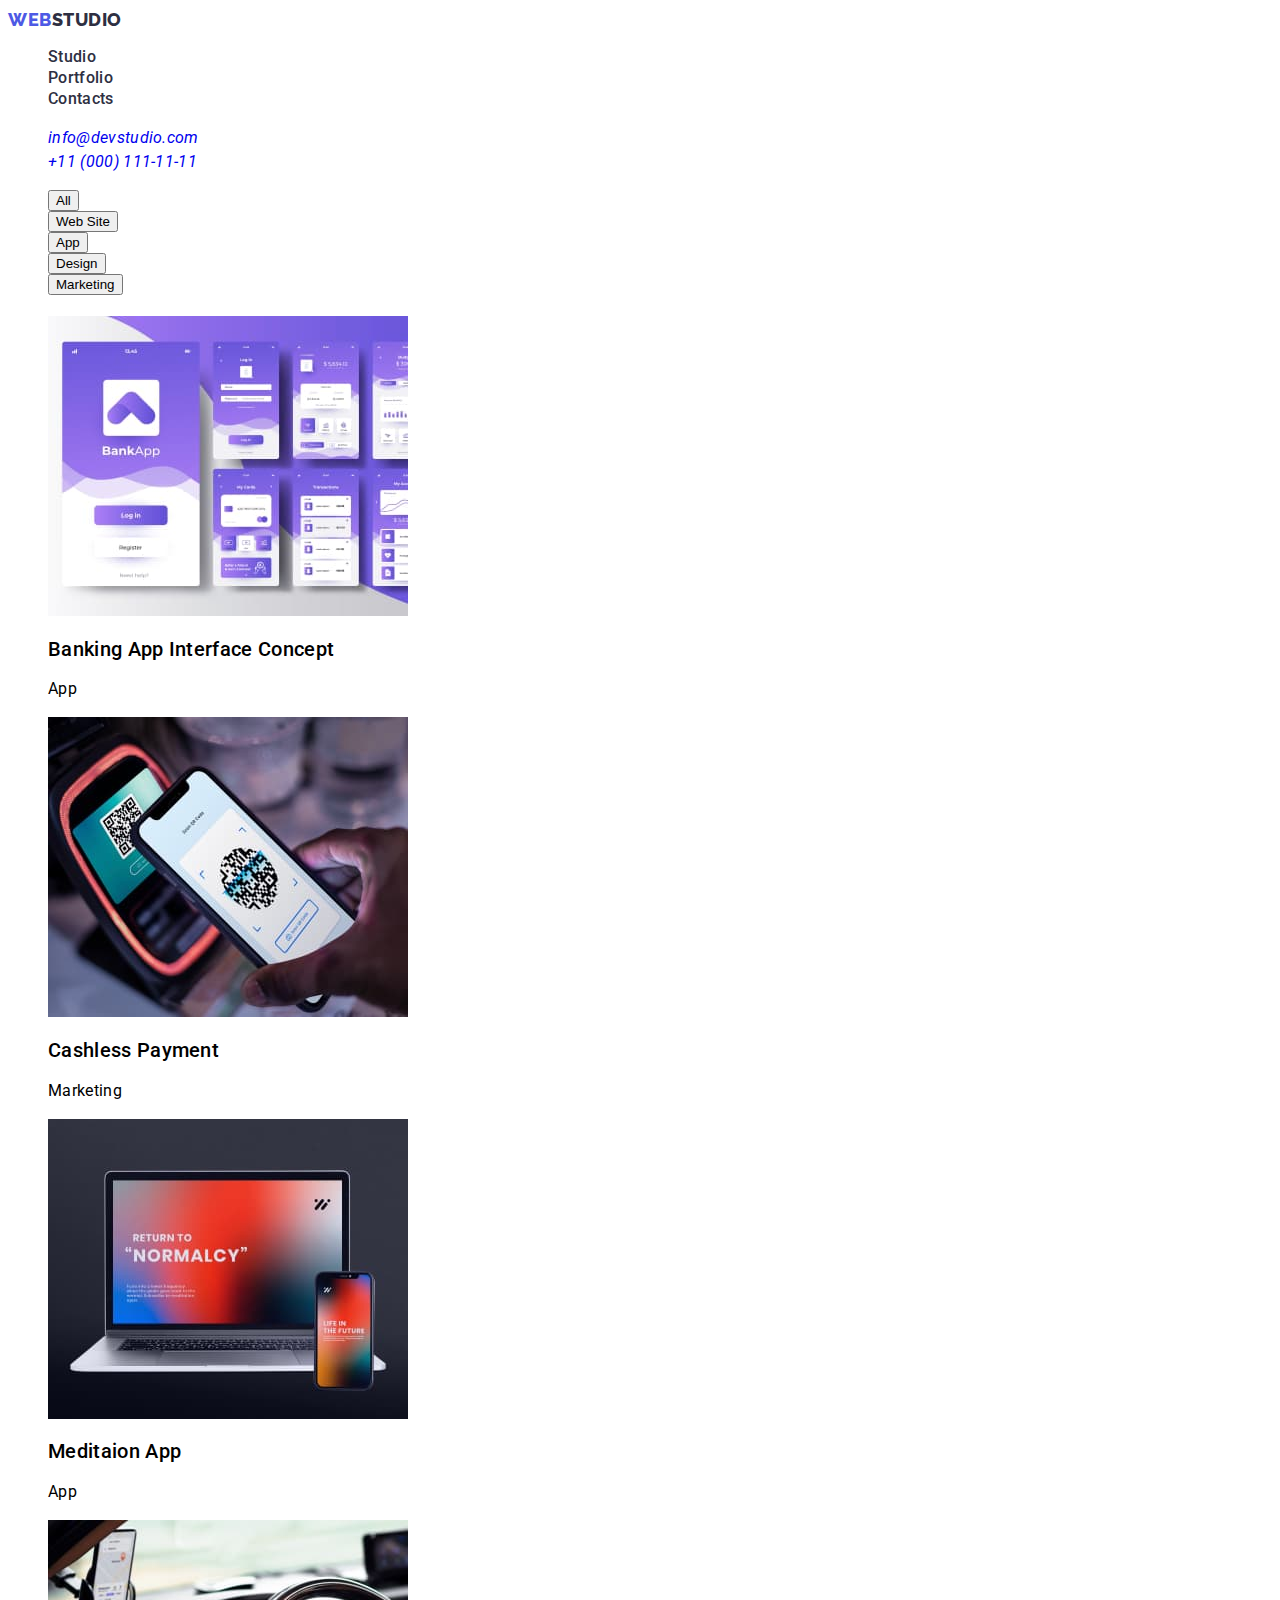
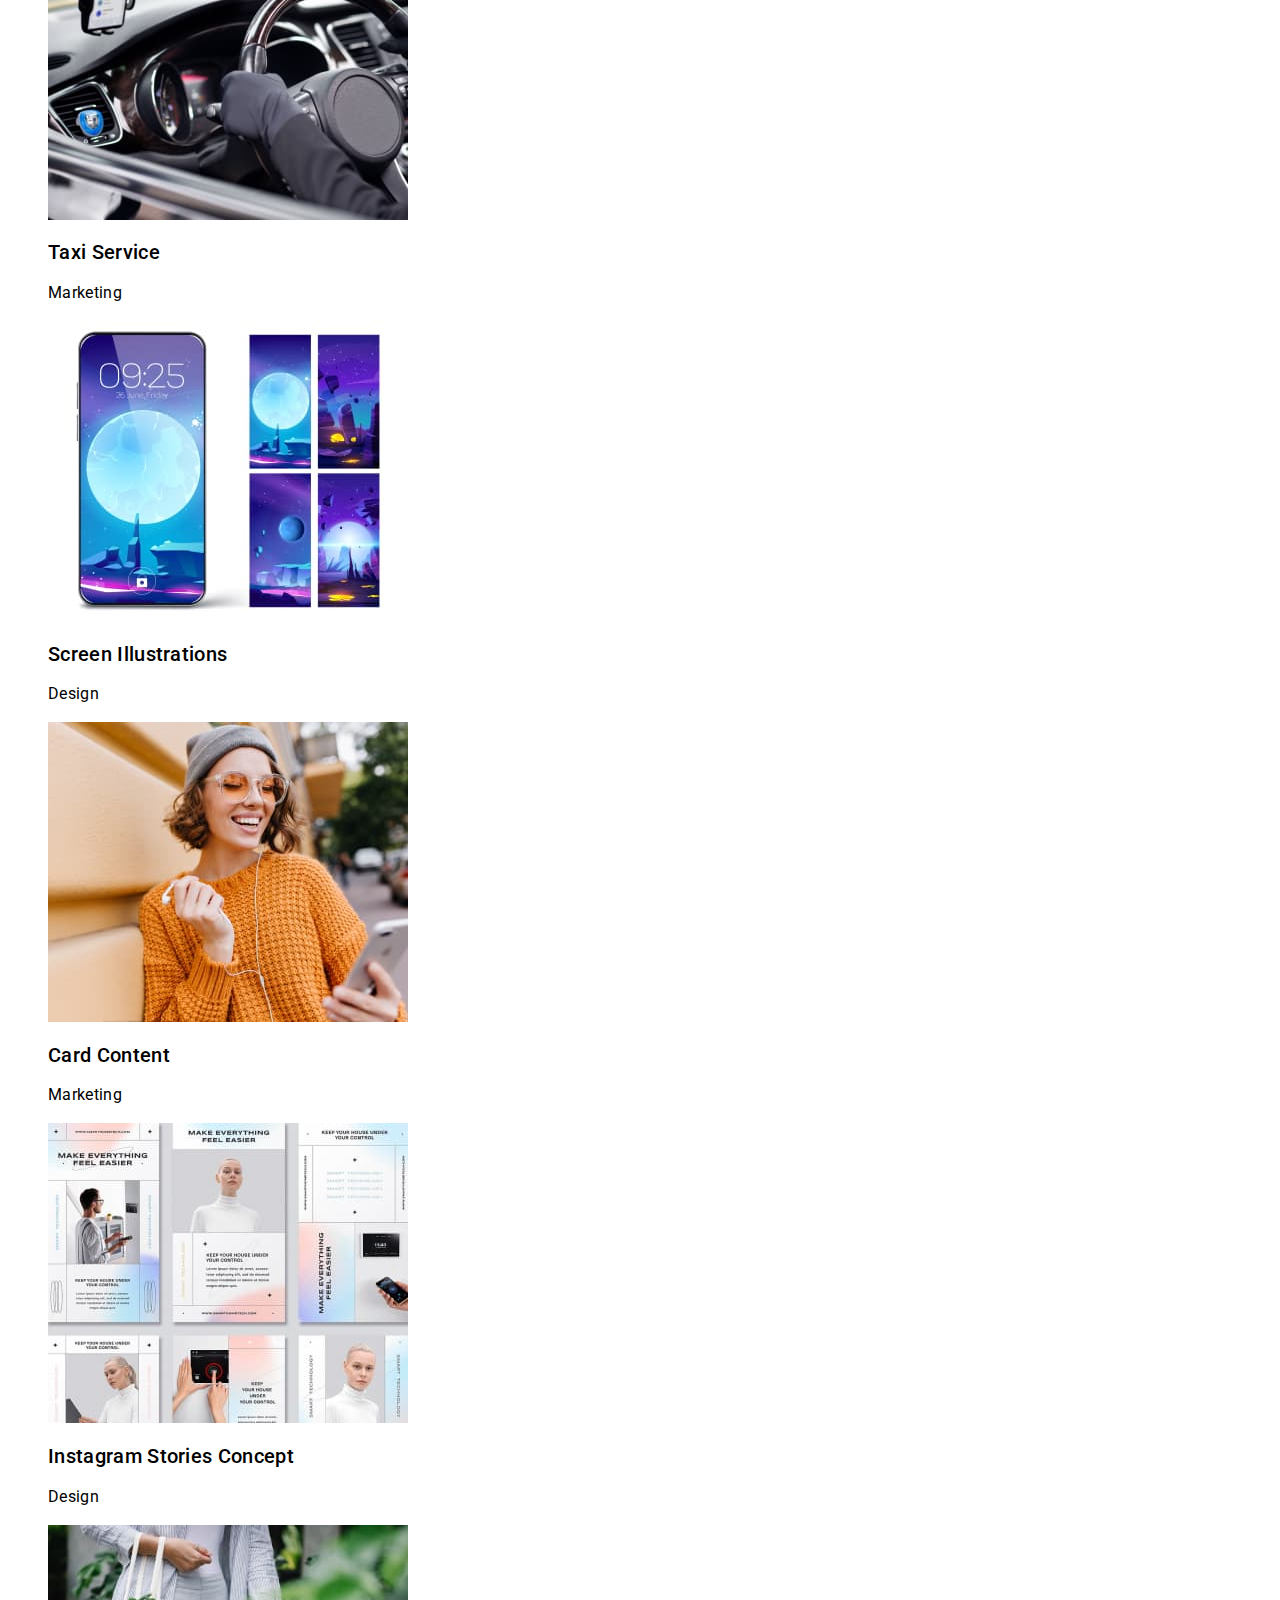
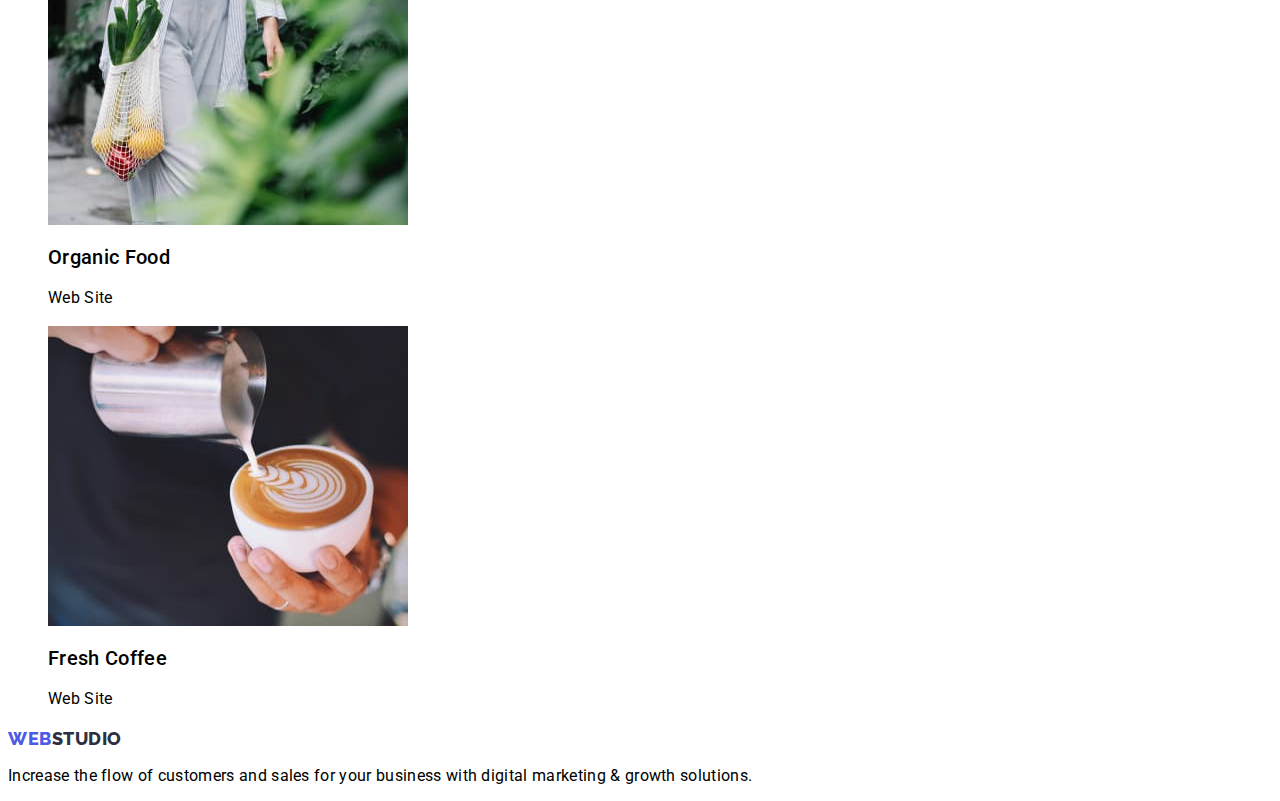
==== portfolio.html @ 27dadb05 "summary" ====
<!DOCTYPE html>
<html lang="en">
<head>
    <meta charset="UTF-8">
    <meta http-equiv="X-UA-Compatible" content="IE=edge">
    <meta name="viewport" content="width=device-width, initial-scale=1.0">
    <title>Portfolio</title>
    <link rel="preconnect" href="https://fonts.googleapis.com">
    <link rel="preconnect" href="https://fonts.gstatic.com" crossorigin>
    <link href="https://fonts.googleapis.com/css2?family=Raleway:wght@800&family=Roboto:wght@400;500;700&display=swap" rel="stylesheet">
    <link rel="stylesheet" href="./css/styles.css" />
</head>
<body>
  <header>
    <nav>
      <a class="logo" href="./index.html"><span class="text-color">Web</span>Studio</a>

      <ul class="site-nav list">
        <li><a href="" class="link">Studio</a></li>
        <li><a href="/portfolio.html" class="link">Portfolio</a></li>
        <li><a href="" class="link">Contacts</a></li>
      </ul>
    </nav>
    <address>
      <ul class="address-nav list">
        <li class="address"><a href="mailto:info@devstudio.com" >info@devstudio.com</a></li>
        <li class="address"><a href="tel:+110001111111">+11 (000) 111-11-11</a></li>
      </ul>
    </address>
  </header>
    
    <ul class="list">
        <li>
            <button type="button">All</button>
        </li>
        <li>
            <button type="button">Web Site</button>
        </li>
        <li>
            <button type="button">App</button>
        </li>
        <li>
            <button type="button">Design</button>
        </li>
        <li>
            <button type="button">Marketing</button>
        </li>
    </ul>  
    <section>
        <h1></h1>
        <ul class="works list">
            <li>
                <img src="./images/card1.jpg" alt="BankApp">
                <h2 class="title">Banking App Interface Concept</h2>
                <p class="text">App</p>
            </li>
            <li>
                <img src="./images/card2.jpg" alt="Smartphone">
                <h2 class="title">Cashless Payment</h2>
                <p class="text">Marketing</p>
            </li>
            <li>
                <img src="./images/card3.jpg" alt="Notebook">
                <h2 class="title">Meditaion App</h2>
                <p class="text">App</p>
            </li>
            <li>
                <img src="./images/card4.jpg" alt="Driver">
                <h2 class="title">Taxi Service</h2>
                <p class="text">Marketing</p>
            </li>
            <li>
              <img src="./images/card5.jpg" alt="Wallap">
              <h2 class="title">Screen Illustrations</h2>
              <p class="text">Design</p>
            <li>
              <img src="./images/card6.jpg" alt="Girl">
              <h2 class="title">Card Content</h2>
              <p class="text">Marketing</p>
            </li>
            <li>
              <img src="./images/card7.jpg" alt="Instagram stories">
              <h2 class="title">Instagram Stories Concept</h2>
              <p class="text">Design</p>
            </li>
            <li>
              <img src="./images/card8.jpg" alt="Food">
              <h2 class="title">Organic Food</h2>
              <p class="text">Web Site</p>
            </li>
            <li>
              <img src="./images/card9.jpg" alt="Coffe">
              <h2 class="title">Fresh Coffee</h2>
              <p class="text">Web Site</p>
            </li>
        </ul>
    </section>
    <footer>
      <a class="logo" href="./index.html"><span class="text-color">Web</span>Studio</a>
      <p>
        Increase the flow of customers and sales for your business with digital
        marketing & growth solutions.
      </p>
    </footer>
  
</body>
</html>
---- css/styles.css ----
:root {
  --prymary-text-color: #2e2f42;
  --secondary-text-color: #434455;
  --prymary-bg-color: #ffffff;
  --secondary-bg-color: #f4f4fd;
}

body {
  font-family: "Roboto", sans-serif;
  color: ##2e2f42;
  background-color: #ffff;
  letter-spacing: 0.02em;
}

/* основний колір тексту  #2E2F42 */
/* другорядний колір тексту #434455 */
/*основний колір фону #FFFFFF */
/* акцент #E7E9FC */
/* другорядний колір фону #F4F4FD */

.button {
}

.logo {
  color: var(--prymary-text-color);

  font-family: "Raleway";

  font-weight: 800;
  font-size: 18px;
  line-height: 1.3;
  letter-spacing: 0.03em;
  text-transform: uppercase;
  text-decoration: none;
}

.logo .text-color {
  color: #4d5ae5;

  font-weight: 800;
  font-size: 18px;
  line-height: 1.3;
  letter-spacing: 0.03em;
  text-transform: uppercase;
}

.list {
  list-style: none;
}

.address-nav a {
  font-weight: 400;
  font-size: 16px;
  line-height: 1.5;
  text-decoration: none;
}

/* site-nav */
.site-nav .link {
  color: var(--prymary-text-color);

  font-weight: 500;
  font-size: 16px;
  line-height: 1.3;
  text-decoration: none;
}

.site-nav .link:hover,
.site-nav .link:focus {
  color: rgb(180, 29, 29);
}

/* hero */
.hero-title {
  font-style: normal;
  font-weight: 700;
  font-size: 1.07;
  line-height: 60px;

  text-align: center;
}

/* features */ /* work */
.section-title {
  color: var(--prymary-text-color);

  font-weight: 700;
  font-size: 36px;
  line-height: 1.11;
  text-align: center;
  text-transform: capitalize;
}

.features-list .title .team-list .title {
  color: var(--prymary-text-color);

  font-weight: 500;
  font-size: 20px;
  line-height: 1.2;
}

.features-list .text 
.team-list .text 
 {
  color: var(--secondary-text-color);

  font-weight: 400;
  font-size: 16px;
  line-height: 1.5;
}

/* team */

/* footer */

.text-color {
}

/* page portfolio */
.works .title {
    font-weight: 500;
    font-size: 20px;
    line-height: 1.2;
  }
  
  .works .text {
    font-weight: 400;
    font-size: 16px;
    line-height: 1.5;
  }
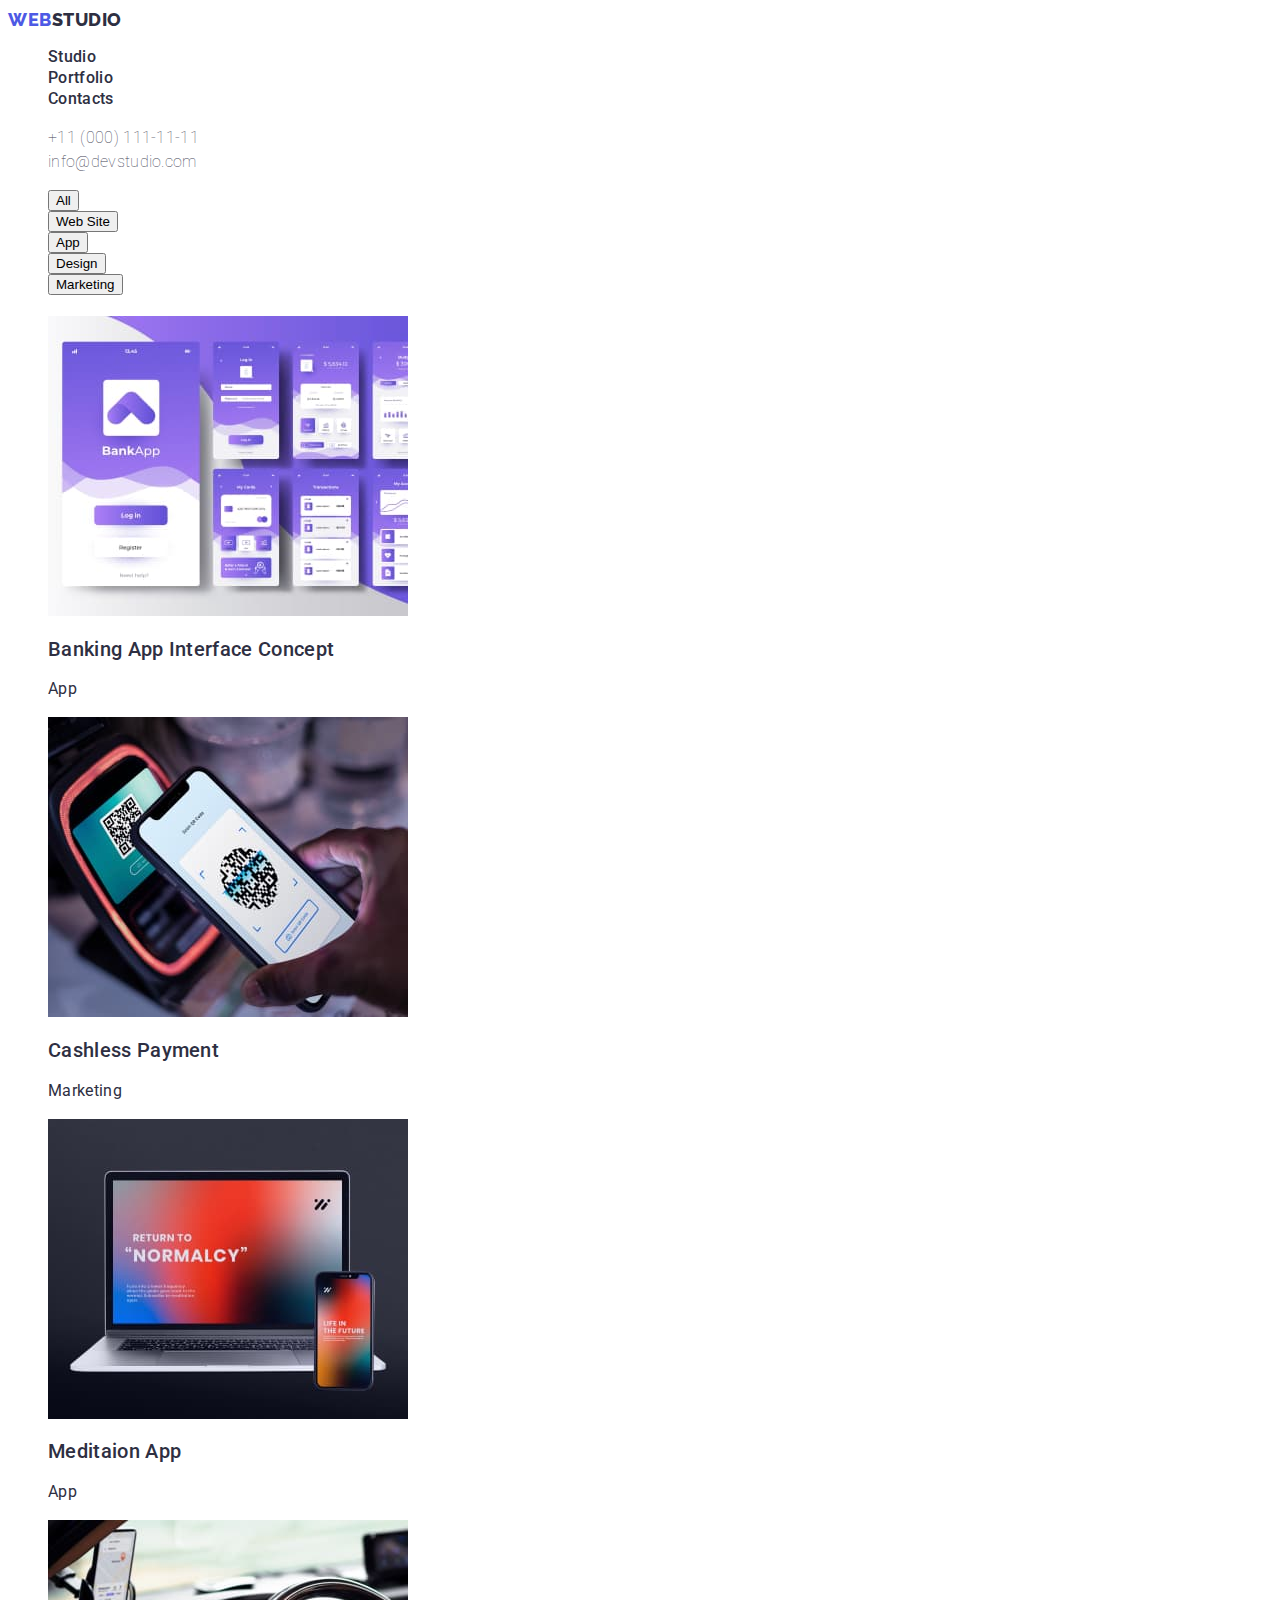
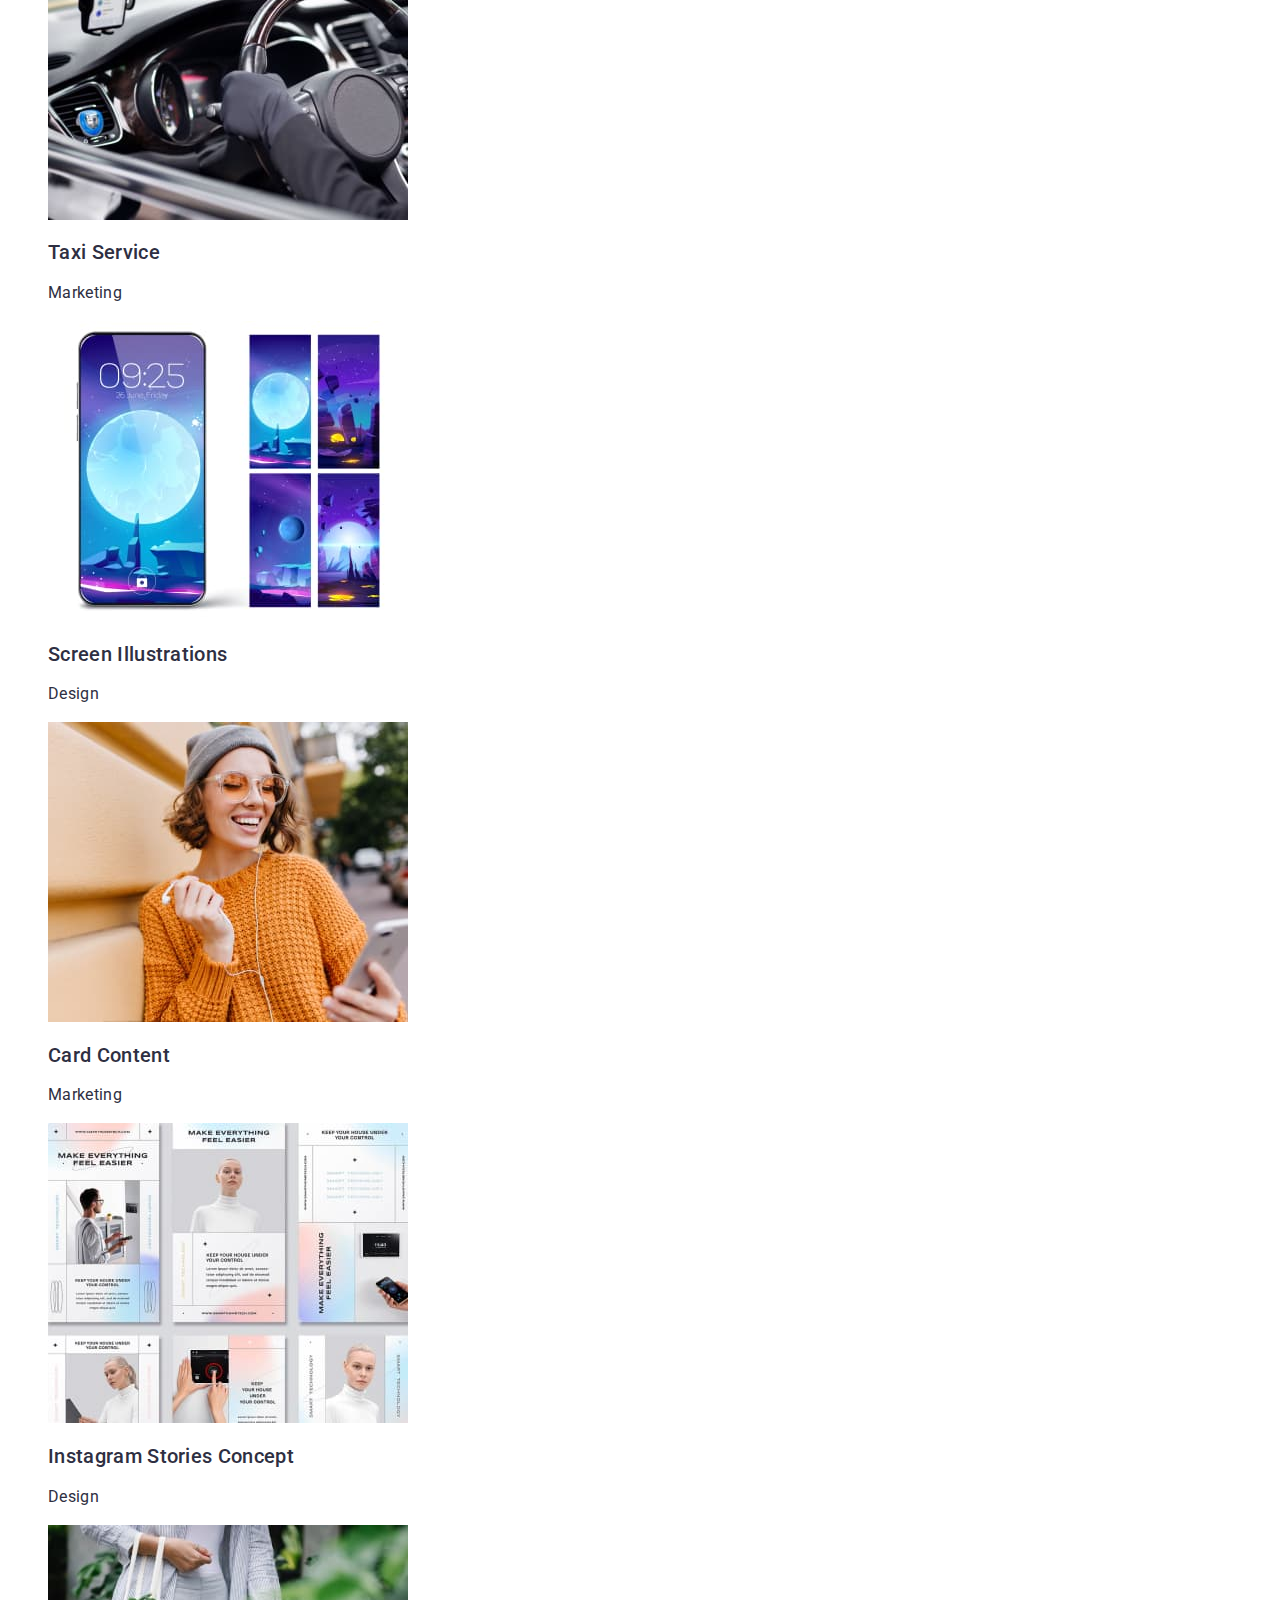
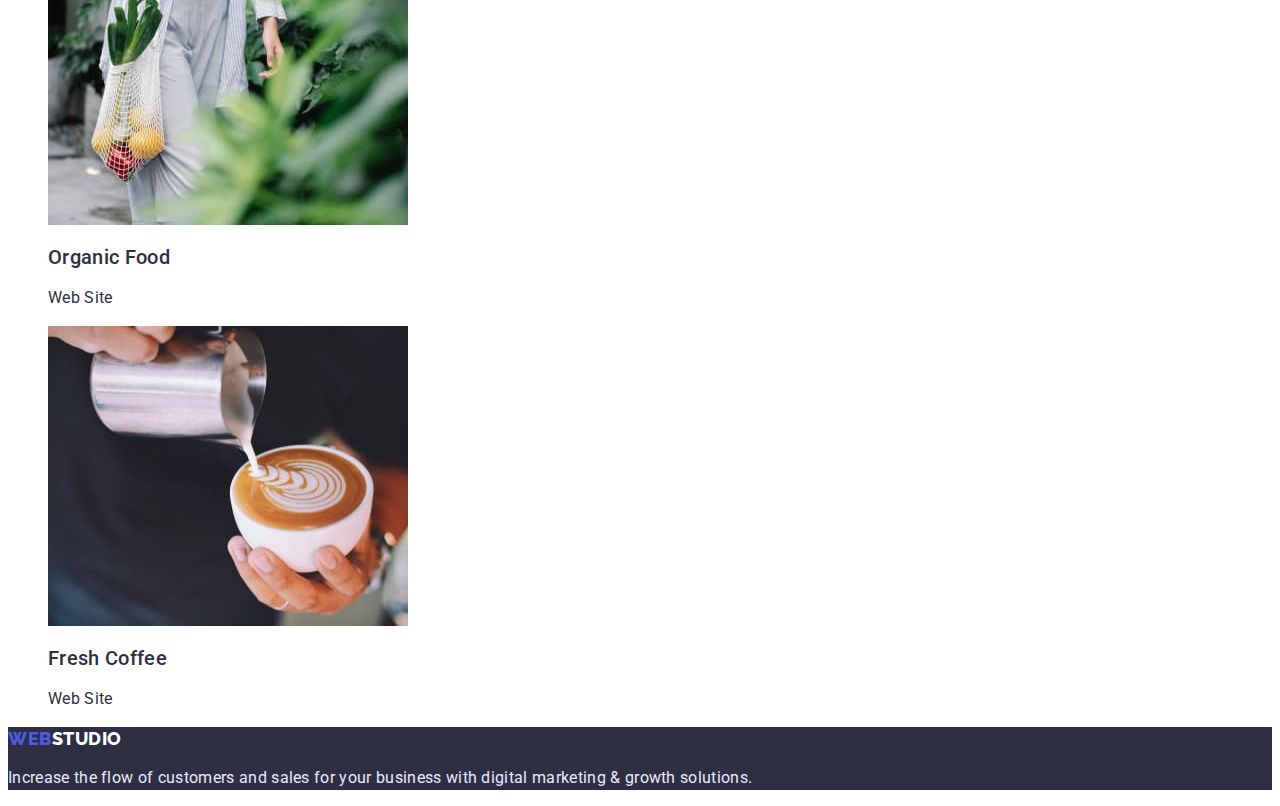
==== commit b3305b8a: "summary" ====
--- a/portfolio.html
+++ b/portfolio.html
@@ -13,37 +13,47 @@
 <body>
   <header>
     <nav>
-      <a class="logo" href="./index.html"><span class="text-color">Web</span>Studio</a>
+      <a class="logo" href="./index.html"
+        ><span class="text-color">Web</span>Studio</a
+      >
 
       <ul class="site-nav list">
-        <li><a href="" class="link">Studio</a></li>
-        <li><a href="/portfolio.html" class="link">Portfolio</a></li>
+        <li><a href="./index.html" class="link">Studio</a></li>
+        <li><a href="./portfolio.html" class="link">Portfolio</a></li>
         <li><a href="" class="link">Contacts</a></li>
       </ul>
     </nav>
     <address>
       <ul class="address-nav list">
-        <li class="address"><a href="mailto:info@devstudio.com" >info@devstudio.com</a></li>
-        <li class="address"><a href="tel:+110001111111">+11 (000) 111-11-11</a></li>
+        <li>
+          <a class="address-link" href="tel:+110001111111"
+            >+11 (000) 111-11-11</a
+          >
+        </li>
+        <li>
+          <a class="address-link" href="mailto:info@devstudio.com"
+            >info@devstudio.com</a
+          >
+        </li>
       </ul>
     </address>
   </header>
     
-    <ul class="list">
+    <ul class="filter-list list">
         <li>
-            <button type="button">All</button>
+            <button type="button" class="item">All</button>
         </li>
         <li>
-            <button type="button">Web Site</button>
+            <button type="button" class="item">Web Site</button>
         </li>
         <li>
-            <button type="button">App</button>
+            <button type="button" class="item">App</button>
         </li>
         <li>
-            <button type="button">Design</button>
+            <button type="button" class="item">Design</button>
         </li>
         <li>
-            <button type="button">Marketing</button>
+            <button type="button" class="item">Marketing</button>
         </li>
     </ul>  
     <section>
@@ -95,13 +105,14 @@
             </li>
         </ul>
     </section>
-    <footer>
-      <a class="logo" href="./index.html"><span class="text-color">Web</span>Studio</a>
-      <p>
+    <footer class="footer">
+      <a class="logo" href="./index.html"
+          ><span class="text-color">Web</span><span class="subject">Studio</span></a
+        >
+      <p class="caption">
         Increase the flow of customers and sales for your business with digital
         marketing & growth solutions.
       </p>
     </footer>
-  
 </body>
 </html>--- a/css/styles.css
+++ b/css/styles.css
@@ -7,8 +7,7 @@
 
 body {
   font-family: "Roboto", sans-serif;
-  color: ##2e2f42;
-  background-color: #ffff;
+  color: #2e2f42;
   letter-spacing: 0.02em;
 }
 
@@ -19,6 +18,13 @@
 /* другорядний колір фону #F4F4FD */
 
 .button {
+  background-color: #4d5ae5;
+}
+
+.button:hover,
+.button:focus {
+  background-color: #404bbf;
+  cursor: pointer;
 }
 
 .logo {
@@ -47,12 +53,20 @@
 .list {
   list-style: none;
 }
+/* address-nav */
+.address-nav .address-link {
+  color: var(--secondary-text-color);
 
-.address-nav a {
-  font-weight: 400;
+  font-style: normal;
+  font-weight: 40;
   font-size: 16px;
   line-height: 1.5;
   text-decoration: none;
+}
+
+.address-link:hover,
+.address-link:focus {
+  color: #404bbf;
 }
 
 /* site-nav */
@@ -67,13 +81,19 @@
 
 .site-nav .link:hover,
 .site-nav .link:focus {
-  color: rgb(180, 29, 29);
+  color: #4d5ae5;
 }
 
 /* hero */
+.hero {
+  background-color: #2e2f42;
+}
+
 .hero-title {
+  color: var(--prymary-bg-color);
+
+  font-weight: 700;
   font-style: normal;
-  font-weight: 700;
   font-size: 1.07;
   line-height: 60px;
 
@@ -91,7 +111,7 @@
   text-transform: capitalize;
 }
 
-.features-list .title .team-list .title {
+.features-list .title {
   color: var(--prymary-text-color);
 
   font-weight: 500;
@@ -99,9 +119,7 @@
   line-height: 1.2;
 }
 
-.features-list .text 
-.team-list .text 
- {
+.features-list .text {
   color: var(--secondary-text-color);
 
   font-weight: 400;
@@ -110,21 +128,55 @@
 }
 
 /* team */
+.team-list .title {
+  color: var(--prymary-text-color);
+
+  font-weight: 500;
+  font-size: 20px;
+  line-height: 1.2;
+}
+
+.team-list .text {
+  color: var(--secondary-text-color);
+
+  font-weight: 400;
+  font-size: 16px;
+  line-height: 1.5;
+}
 
 /* footer */
+footer {
+  background-color: #2e2f42;
+}
 
-.text-color {
+.subject {
+  color: var(--prymary-bg-color);
+}
+
+.caption {
+  color: #E7E9FC;
+  font-style: normal;
+  font-weight: 400;
+  font-size: 16px;
+  line-height: 24px;
 }
 
 /* page portfolio */
 .works .title {
-    font-weight: 500;
-    font-size: 20px;
-    line-height: 1.2;
-  }
-  
-  .works .text {
-    font-weight: 400;
-    font-size: 16px;
-    line-height: 1.5;
-  }
+  font-weight: 500;
+  font-size: 20px;
+  line-height: 1.2;
+}
+
+.works .text {
+  font-weight: 400;
+  font-size: 16px;
+  line-height: 1.5;
+}
+
+.filter-list .item:hover,
+.filter-list .item:focus {
+  background-color: #404bbf;
+  color: var(--prymary-bg-color);
+  cursor: pointer;
+}
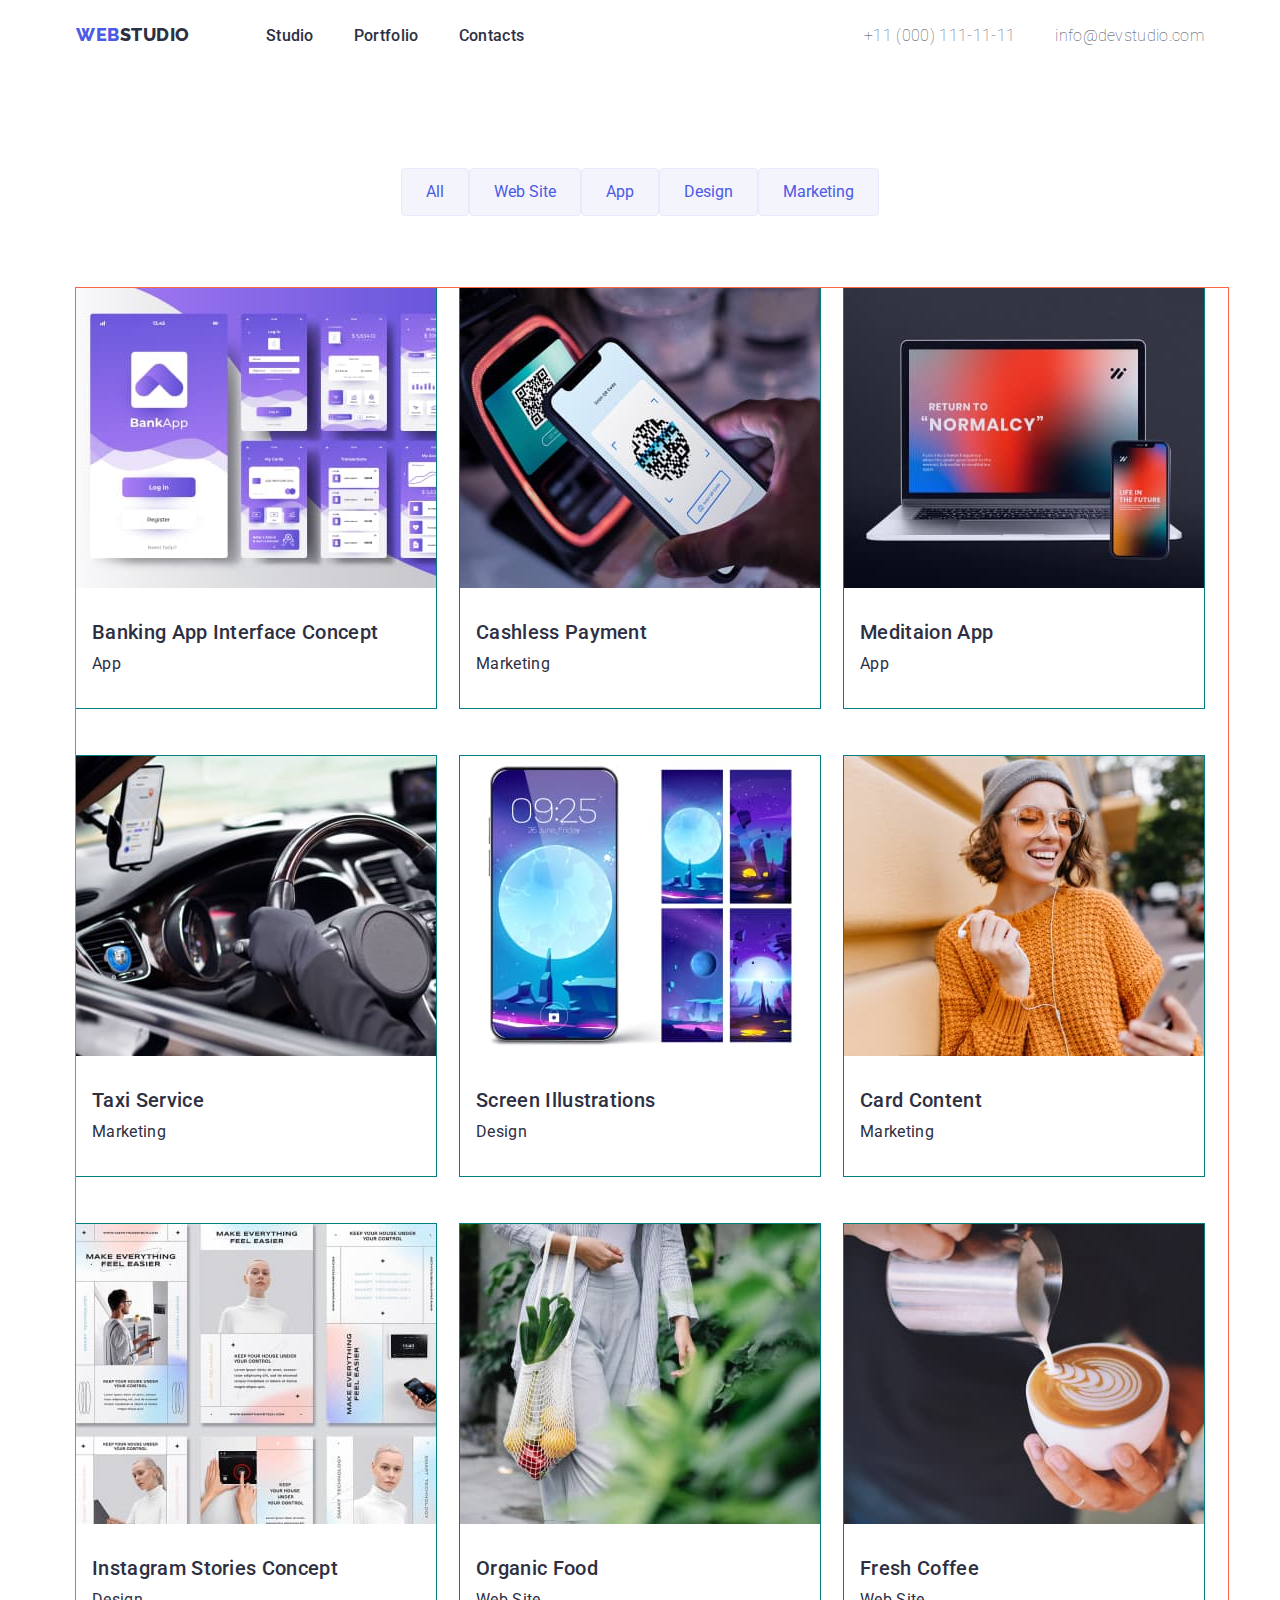
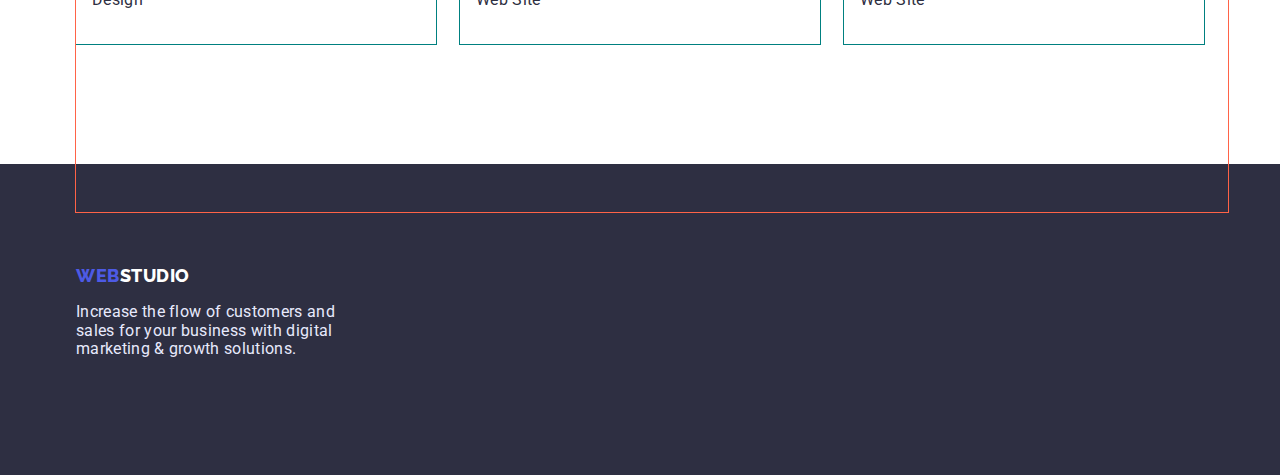
==== commit a98e3f0b: "Summary" ====
--- a/portfolio.html
+++ b/portfolio.html
@@ -1,118 +1,136 @@
 <!DOCTYPE html>
 <html lang="en">
-<head>
-    <meta charset="UTF-8">
-    <meta http-equiv="X-UA-Compatible" content="IE=edge">
-    <meta name="viewport" content="width=device-width, initial-scale=1.0">
+  <head>
+    <meta charset="UTF-8" />
+    <meta http-equiv="X-UA-Compatible" content="IE=edge" />
+    <meta name="viewport" content="width=device-width, initial-scale=1.0" />
     <title>Portfolio</title>
-    <link rel="preconnect" href="https://fonts.googleapis.com">
-    <link rel="preconnect" href="https://fonts.gstatic.com" crossorigin>
-    <link href="https://fonts.googleapis.com/css2?family=Raleway:wght@800&family=Roboto:wght@400;500;700&display=swap" rel="stylesheet">
+    <link rel="preconnect" href="https://fonts.googleapis.com" />
+    <link rel="preconnect" href="https://fonts.gstatic.com" crossorigin />
+    <link
+      href="https://fonts.googleapis.com/css2?family=Raleway:wght@800&family=Roboto:wght@400;500;700&display=swap"
+      rel="stylesheet"
+    />
+    <link rel="stylesheet" href="https://cdnjs.cloudflare.com/ajax/libs/modern-normalize/1.1.0/modern-normalize.min.css">
     <link rel="stylesheet" href="./css/styles.css" />
-</head>
-<body>
-  <header>
-    <nav>
-      <a class="logo" href="./index.html"
-        ><span class="text-color">Web</span>Studio</a
-      >
+  </head>
+  <body>
+    
 
-      <ul class="site-nav list">
-        <li><a href="./index.html" class="link">Studio</a></li>
-        <li><a href="./portfolio.html" class="link">Portfolio</a></li>
-        <li><a href="" class="link">Contacts</a></li>
-      </ul>
-    </nav>
-    <address>
-      <ul class="address-nav list">
-        <li>
-          <a class="address-link" href="tel:+110001111111"
-            >+11 (000) 111-11-11</a
-          >
+     <header class="page-header">
+        <div class="conteiner header-nav">
+          <nav class="navigation main-nav">
+            <a class="logo" href="./index.html"
+              ><span class="text-color">Web</span>Studio</a
+            >
+  
+            <ul class="site-nav list">
+              <li class="item"><a href="./index.html" class="link">Studio</a></li>
+              <li class="item">
+                <a href="./portfolio.html" class="link">Portfolio</a>
+              </li>
+              <li class="item"><a href="" class="link">Contacts</a></li>
+            </ul>
+          </nav>
+          <address class="address">
+            <ul class="address-nav list">
+              <li class="item">
+                <a class="address-link" href="tel:+110001111111"
+                  >+11 (000) 111-11-11</a
+                >
+              </li>
+              <li class="item">
+                <a class="address-link" href="mailto:info@devstudio.com"
+                  >info@devstudio.com</a
+                >
+              </li>
+            </ul>
+          </address>
+        </div>
+      </header>
+    <main>
+      <div class="conteiner">
+        <ul class="filter-list list">
+        <li class="items">
+          <button type="button" class="item">All</button>
         </li>
-        <li>
-          <a class="address-link" href="mailto:info@devstudio.com"
-            >info@devstudio.com</a
-          >
+        <li class="items">
+          <button type="button" class="item">Web Site</button>
+        </li>
+        <li class="items">
+          <button type="button" class="item">App</button>
+        </li>
+        <li class="items">
+          <button type="button" class="item">Design</button>
+        </li class="">
+        <li class="items">
+          <button type="button" class="item">Marketing</button>
         </li>
       </ul>
-    </address>
-  </header>
+      </div>
+      <section>
+        <div class="conteiner"><h1></h1>
+        <ul class="works list">
+          <li class="item">
+            <img src="./images/card1.jpg" alt="BankApp" />
+            <h2 class="title">Banking App Interface Concept</h2>
+            <p class="text">App</p>
+          </li>
+          <li class="item">
+            <img src="./images/card2.jpg" alt="Smartphone" />
+            <h2 class="title">Cashless Payment</h2>
+            <p class="text">Marketing</p>
+          </li>
+          <li class="item">
+            <img src="./images/card3.jpg" alt="Notebook" />
+            <h2 class="title">Meditaion App</h2>
+            <p class="text">App</p>
+          </li>
+          <li class="item">
+            <img src="./images/card4.jpg" alt="Driver" />
+            <h2 class="title">Taxi Service</h2>
+            <p class="text">Marketing</p>
+          </li>
+          <li class="item">
+            <img src="./images/card5.jpg" alt="Wallap" />
+            <h2 class="title">Screen Illustrations</h2>
+            <p class="text">Design</p>
+          </li>
+
+          <li class="item">
+            <img src="./images/card6.jpg" alt="Girl" />
+            <h2 class="title">Card Content</h2>
+            <p class="text">Marketing</p>
+          </li>
+          <li class="item">
+            <img src="./images/card7.jpg" alt="Instagram stories" />
+            <h2 class="title">Instagram Stories Concept</h2>
+            <p class="text">Design</p>
+          </li>
+          <li class="item">
+            <img src="./images/card8.jpg" alt="Food" />
+            <h2 class="title">Organic Food</h2>
+            <p class="text">Web Site</p>
+          </li>
+          <li class="item">
+            <img src="./images/card9.jpg" alt="Coffe" />
+            <h2 class="title">Fresh Coffee</h2>
+            <p class="text">Web Site</p>
+          </li>
+        </ul></div>
+      </section>
+      <footer class="footer">
+        <div class="conteiner footer-style">
+            <a class="logo" href="./index.html"
+              ><span class="text-color">Web</span><span class="foot">Studio</span></a
+            >
+  
+        <p class="caption">
+          Increase the flow of customers and sales for your business with digital
+          marketing & growth solutions.
+        </p>
+        </div>
+      </footer>
     
-    <ul class="filter-list list">
-        <li>
-            <button type="button" class="item">All</button>
-        </li>
-        <li>
-            <button type="button" class="item">Web Site</button>
-        </li>
-        <li>
-            <button type="button" class="item">App</button>
-        </li>
-        <li>
-            <button type="button" class="item">Design</button>
-        </li>
-        <li>
-            <button type="button" class="item">Marketing</button>
-        </li>
-    </ul>  
-    <section>
-        <h1></h1>
-        <ul class="works list">
-            <li>
-                <img src="./images/card1.jpg" alt="BankApp">
-                <h2 class="title">Banking App Interface Concept</h2>
-                <p class="text">App</p>
-            </li>
-            <li>
-                <img src="./images/card2.jpg" alt="Smartphone">
-                <h2 class="title">Cashless Payment</h2>
-                <p class="text">Marketing</p>
-            </li>
-            <li>
-                <img src="./images/card3.jpg" alt="Notebook">
-                <h2 class="title">Meditaion App</h2>
-                <p class="text">App</p>
-            </li>
-            <li>
-                <img src="./images/card4.jpg" alt="Driver">
-                <h2 class="title">Taxi Service</h2>
-                <p class="text">Marketing</p>
-            </li>
-            <li>
-              <img src="./images/card5.jpg" alt="Wallap">
-              <h2 class="title">Screen Illustrations</h2>
-              <p class="text">Design</p>
-            <li>
-              <img src="./images/card6.jpg" alt="Girl">
-              <h2 class="title">Card Content</h2>
-              <p class="text">Marketing</p>
-            </li>
-            <li>
-              <img src="./images/card7.jpg" alt="Instagram stories">
-              <h2 class="title">Instagram Stories Concept</h2>
-              <p class="text">Design</p>
-            </li>
-            <li>
-              <img src="./images/card8.jpg" alt="Food">
-              <h2 class="title">Organic Food</h2>
-              <p class="text">Web Site</p>
-            </li>
-            <li>
-              <img src="./images/card9.jpg" alt="Coffe">
-              <h2 class="title">Fresh Coffee</h2>
-              <p class="text">Web Site</p>
-            </li>
-        </ul>
-    </section>
-    <footer class="footer">
-      <a class="logo" href="./index.html"
-          ><span class="text-color">Web</span><span class="subject">Studio</span></a
-        >
-      <p class="caption">
-        Increase the flow of customers and sales for your business with digital
-        marketing & growth solutions.
-      </p>
-    </footer>
-</body>
-</html>+  </body>
+</html>
--- a/css/styles.css
+++ b/css/styles.css
@@ -3,6 +3,12 @@
   --secondary-text-color: #434455;
   --prymary-bg-color: #ffffff;
   --secondary-bg-color: #f4f4fd;
+
+  /* основний колір тексту  #2E2F42 */
+  /* другорядний колір тексту #434455 */
+  /*основний колір фону #FFFFFF */
+  /* акцент #E7E9FC */
+  /* другорядний колір фону #F4F4FD */
 }
 
 body {
@@ -11,14 +17,48 @@
   letter-spacing: 0.02em;
 }
 
-/* основний колір тексту  #2E2F42 */
-/* другорядний колір тексту #434455 */
-/*основний колір фону #FFFFFF */
-/* акцент #E7E9FC */
-/* другорядний колір фону #F4F4FD */
-
-.button {
-  background-color: #4d5ae5;
+h1,
+h2,
+h3,
+p {
+  margin-top: 0;
+  margin-bottom: 0;
+}
+
+ul {
+  margin-top: 0;
+  margin-bottom: 0;
+  padding-left: 0;
+}
+
+img {
+  display: block;
+}
+
+.list {
+  list-style: none;
+}
+
+.btn {
+  display: flex;
+  flex-direction: row;
+  align-items: flex-start;
+  padding: 16px 32px;
+  gap: 10px;
+  margin-top: 48px;
+  margin-bottom: 188px;
+  position: absolute;
+  width: 169px;
+  height: 56px;
+  left: 636px;
+  top: 428px;
+
+  background: #4d5ae5;
+  box-shadow: 0px 4px 4px rgba(0, 0, 0, 0.15);
+  border-radius: 4px;
+
+  border-color: #4d5ae5;
+  color: var(--prymary-bg-color);
 }
 
 .button:hover,
@@ -27,7 +67,41 @@
   cursor: pointer;
 }
 
+/* ----------HEADER-------------- */
+
+.conteiner {
+  margin: auto;
+  padding: auto;
+  width: 1158px;
+  padding-right: 15px;
+  padding-left: 15px;
+}
+
+.header-nav {
+  display: flex;
+  align-items: center;
+  height: 72px;
+}
+
+.main-nav {
+  display: flex;
+  align-items: center;
+}
+
+.site-nav {
+  display: flex;
+}
+
+.site-nav .item:not(:last-child) {
+  margin-right: 40px;
+}
+
 .logo {
+  padding-bottom: 3px;
+  margin-right: 76px;
+}
+
+.navigation .logo {
   color: var(--prymary-text-color);
 
   font-family: "Raleway";
@@ -40,7 +114,7 @@
   text-decoration: none;
 }
 
-.logo .text-color {
+.navigation .logo .text-color {
   color: #4d5ae5;
 
   font-weight: 800;
@@ -50,10 +124,21 @@
   text-transform: uppercase;
 }
 
-.list {
-  list-style: none;
-}
-/* address-nav */
+.address {
+  margin-left: auto;
+}
+
+.address-nav {
+  display: flex;
+}
+
+.address-nav .item:not(:last-child) {
+  margin-right: 40px;
+}
+
+.address-nav .item {
+}
+
 .address-nav .address-link {
   color: var(--secondary-text-color);
 
@@ -69,8 +154,11 @@
   color: #404bbf;
 }
 
-/* site-nav */
 .site-nav .link {
+  display: inline-block;
+  padding-top: 24px;
+  padding-bottom: 24px;
+
   color: var(--prymary-text-color);
 
   font-weight: 500;
@@ -84,24 +172,73 @@
   color: #4d5ae5;
 }
 
-/* hero */
+/* -------------------HERO------------------ */
+
+.hero-style {
+}
+
 .hero {
   background-color: #2e2f42;
+  text-align: center;
+  height: 600px;
 }
 
 .hero-title {
   color: var(--prymary-bg-color);
-
   font-weight: 700;
   font-style: normal;
-  font-size: 1.07;
-  line-height: 60px;
+  font-size: 56px;
+  line-height: 1.07;
 
   text-align: center;
-}
-
-/* features */ /* work */
-.section-title {
+
+  padding-top: 188px;
+}
+
+/* -------------FEAUTERS--------------- */
+
+.feauters {
+  margin-top: 120px;
+}
+
+.features-list {
+  display: flex;
+  flex-wrap: wrap;
+}
+
+.features-list .item {
+  width: 262px;
+}
+
+.features-list .item:not(:last-child) {
+  margin-right: 24px;
+}
+
+.features-list .title {
+  color: var(--prymary-text-color);
+
+  font-weight: 500;
+  font-size: 20px;
+  line-height: 1.2;
+}
+
+.features-list .text {
+  color: var(--secondary-text-color);
+
+  font-weight: 400;
+  font-size: 16px;
+  line-height: 1.5;
+
+  margin-top: 8px;
+}
+
+/* ------------WORK-------------- */
+
+.work {
+  margin-bottom: 120px;
+}
+
+.work-title {
   color: var(--prymary-text-color);
 
   font-weight: 700;
@@ -109,9 +246,56 @@
   line-height: 1.11;
   text-align: center;
   text-transform: capitalize;
-}
-
-.features-list .title {
+
+  margin-top: 120px;
+}
+
+.work-list {
+  display: flex;
+  flex-wrap: wrap;
+  margin-top: 120px;
+}
+
+.work-list .item:not(:last-child) {
+  margin-right: 24px;
+}
+
+/* ----------TEAM-------------- */
+
+.team {
+  background-color: var(--secondary-bg-color);
+}
+
+.team-title {
+  text-align: center;
+  padding-top: 120px;
+
+  /* padding-bottom: 120px; */
+}
+
+.team .title {
+}
+
+.team .text {
+  margin-top: 8px;
+}
+
+.team-list {
+  display: flex;
+  flex-wrap: wrap;
+  margin-top: 72px;
+  padding-bottom: 120px;
+}
+
+.team-list .item {
+  text-align: center;
+}
+
+.team-list .item:not(:last-child) {
+  margin-right: 24px;
+}
+
+.team-list .title {
   color: var(--prymary-text-color);
 
   font-weight: 500;
@@ -119,7 +303,7 @@
   line-height: 1.2;
 }
 
-.features-list .text {
+.team-list .text {
   color: var(--secondary-text-color);
 
   font-weight: 400;
@@ -127,51 +311,92 @@
   line-height: 1.5;
 }
 
-/* team */
-.team-list .title {
-  color: var(--prymary-text-color);
+.card {
+  padding-top: 32px;
+  padding-bottom: 32px;
+  padding-left: 16px;
+  padding-right: 16px;
+  background-color: var(--prymary-bg-color);
+}
+
+/* ------------FOOTER----------- */
+.foot {
+  color: #ffffff;
+}
+
+.footer {
+  background-color: var(--prymary-text-color);
+}
+
+.footer .logo {
+  color: var(--prymary-text-color);
+
+  font-family: "Raleway";
+
+  font-weight: 800;
+  font-size: 18px;
+  line-height: 1.3;
+  letter-spacing: 0.03em;
+  text-transform: uppercase;
+  text-decoration: none;
+}
+
+.footer .text-color {
+  color: #4d5ae5;
+
+  font-weight: 800;
+  font-size: 18px;
+  line-height: 1.3;
+  letter-spacing: 0.03em;
+  text-transform: uppercase;
+}
+
+.footer-style {
+  padding: 100px;
+  padding-left: 15px;
+}
+
+.caption {
+  color: #e7e9fc;
+  margin-top: 16px;
+  width: 264px;
+  height: 72px;
+}
+
+/* ----------PAGE PORTFOLIO-----------*/
+.works .title {
+  padding-top: 32px;
+  padding-left: 16px;
 
   font-weight: 500;
   font-size: 20px;
   line-height: 1.2;
 }
 
-.team-list .text {
-  color: var(--secondary-text-color);
+.works .text {
+  padding-top: 8px;
+  padding-left: 16px;
+  padding-bottom: 32px;
 
   font-weight: 400;
   font-size: 16px;
   line-height: 1.5;
 }
 
-/* footer */
-footer {
-  background-color: #2e2f42;
-}
-
-.subject {
-  color: var(--prymary-bg-color);
-}
-
-.caption {
-  color: #E7E9FC;
-  font-style: normal;
-  font-weight: 400;
-  font-size: 16px;
-  line-height: 24px;
-}
-
-/* page portfolio */
-.works .title {
-  font-weight: 500;
-  font-size: 20px;
-  line-height: 1.2;
-}
-
-.works .text {
-  font-weight: 400;
-  font-size: 16px;
-  line-height: 1.5;
+.works {
+  display: flex;
+  flex-wrap: wrap;
+  outline: 1px solid tomato;
+
+  padding-bottom: 120px;
+  margin-right: -24px;
+  margin-bottom: -48px;
+}
+
+.works .item {
+  outline: 1px solid teal;
+  margin-right: 24px;
+  margin-bottom: 48px;
 }
 
 .filter-list .item:hover,
@@ -180,3 +405,21 @@
   color: var(--prymary-bg-color);
   cursor: pointer;
 }
+
+.filter-list {
+  display: flex;
+  justify-content: center;
+  margin-top: 96px;
+  margin-bottom: 72px;
+}
+
+.filter-list .item {
+  padding: 12px 24px;
+
+  height: 48px;
+
+  color: #4d5ae5;
+  background: #f4f4fd;
+  border: 1px solid #e7e9fc;
+  border-radius: 4px;
+}
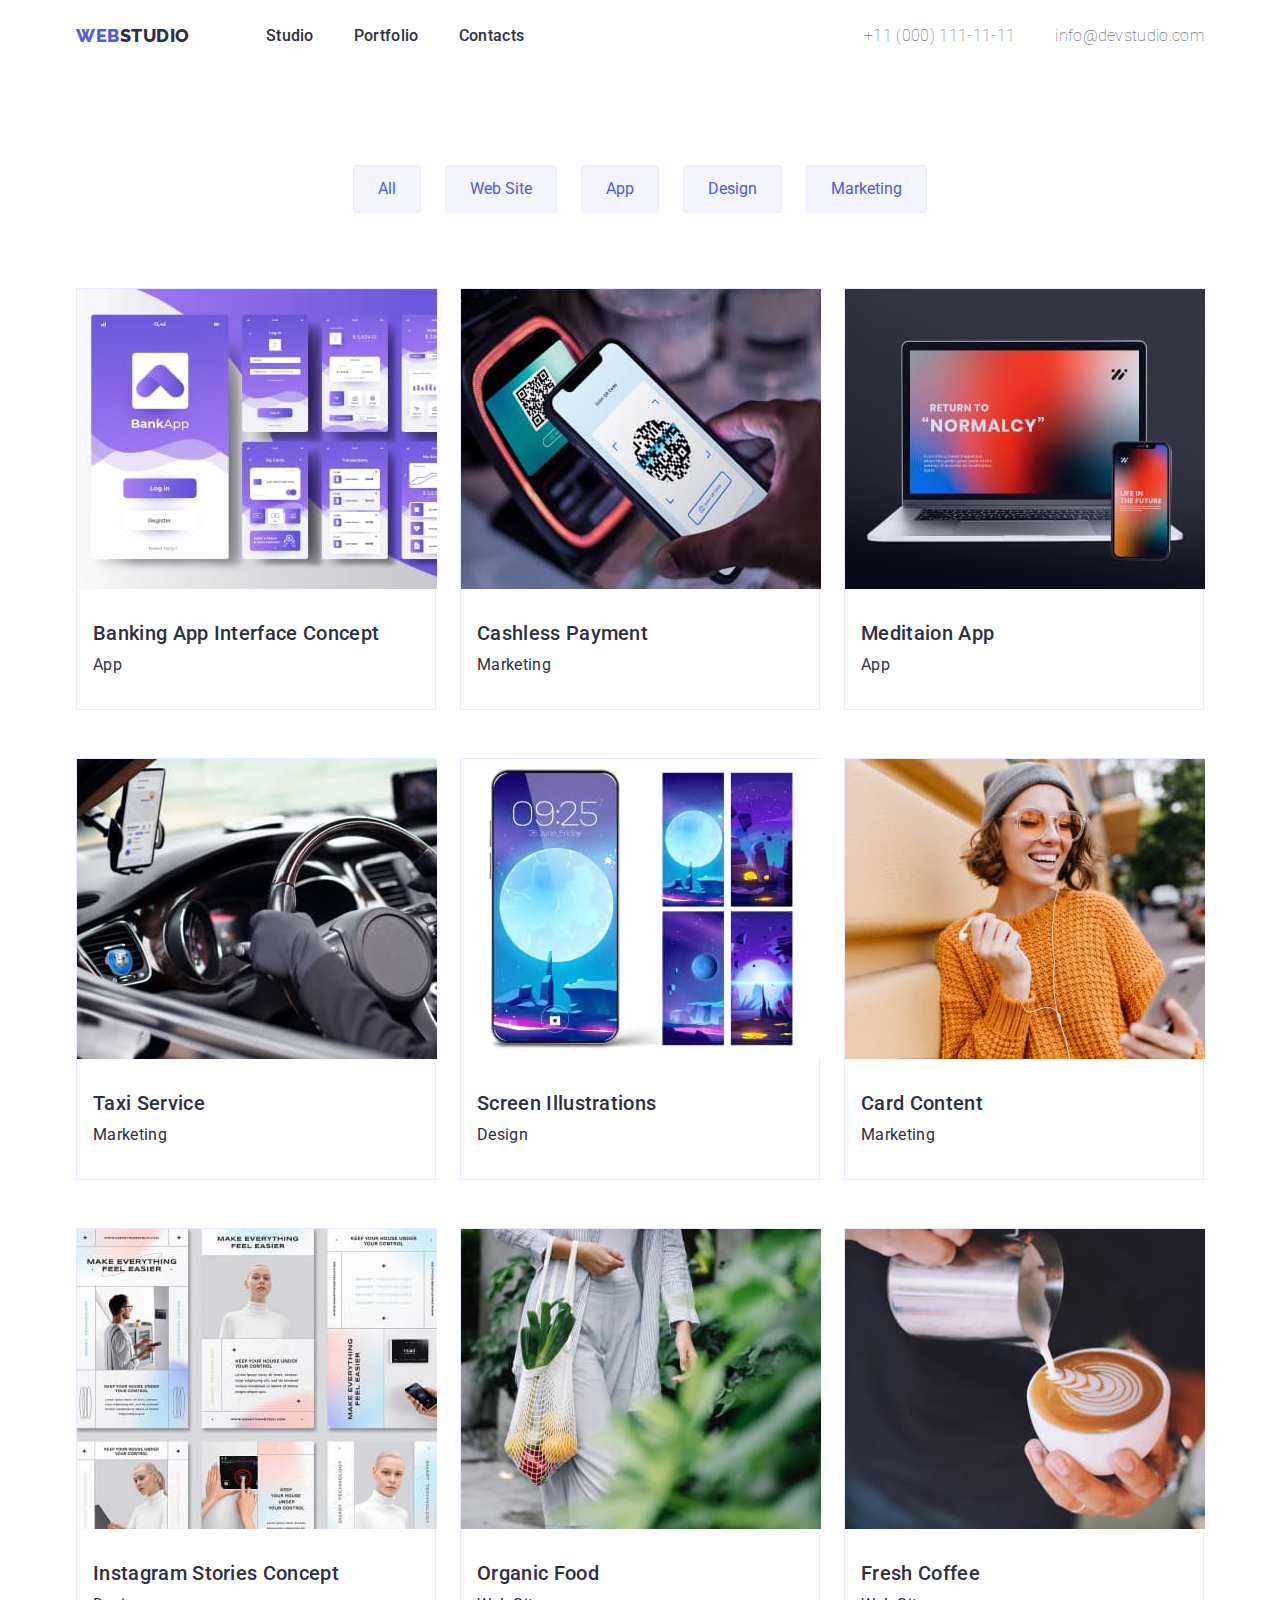
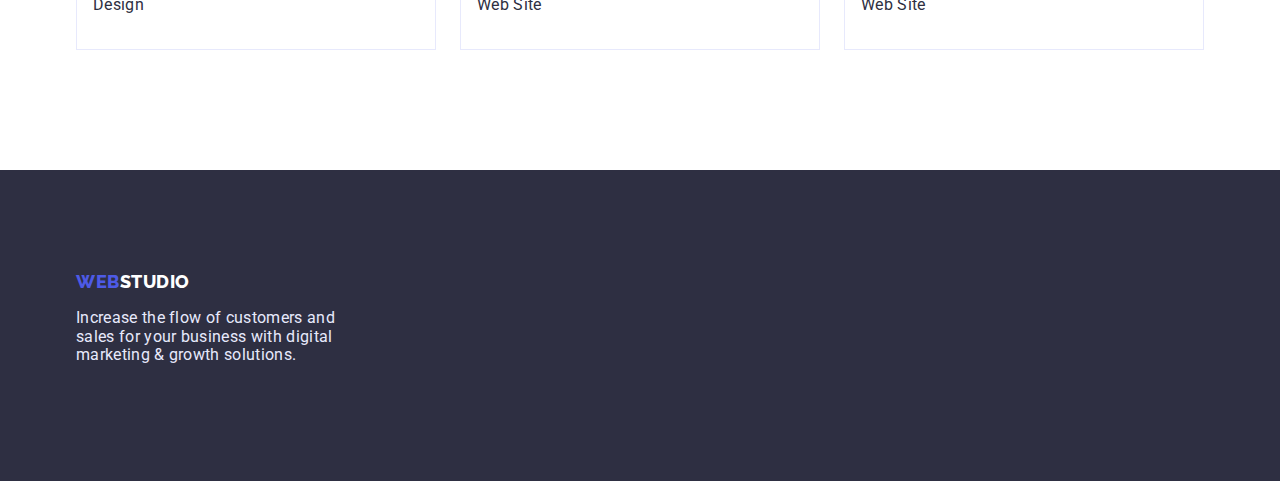
==== commit 43716b0e: "Summary" ====
--- a/portfolio.html
+++ b/portfolio.html
@@ -11,126 +11,149 @@
       href="https://fonts.googleapis.com/css2?family=Raleway:wght@800&family=Roboto:wght@400;500;700&display=swap"
       rel="stylesheet"
     />
-    <link rel="stylesheet" href="https://cdnjs.cloudflare.com/ajax/libs/modern-normalize/1.1.0/modern-normalize.min.css">
+    <link
+      rel="stylesheet"
+      href="https://cdnjs.cloudflare.com/ajax/libs/modern-normalize/1.1.0/modern-normalize.min.css"
+    />
     <link rel="stylesheet" href="./css/styles.css" />
   </head>
   <body>
-    
+    <header class="page-header">
+      <div class="conteiner header-nav">
+        <nav class="navigation main-nav">
+          <a class="logo" href="./index.html"
+            ><span class="text-color">Web</span>Studio</a
+          >
 
-     <header class="page-header">
-        <div class="conteiner header-nav">
-          <nav class="navigation main-nav">
-            <a class="logo" href="./index.html"
-              ><span class="text-color">Web</span>Studio</a
-            >
-  
-            <ul class="site-nav list">
-              <li class="item"><a href="./index.html" class="link">Studio</a></li>
-              <li class="item">
-                <a href="./portfolio.html" class="link">Portfolio</a>
-              </li>
-              <li class="item"><a href="" class="link">Contacts</a></li>
-            </ul>
-          </nav>
-          <address class="address">
-            <ul class="address-nav list">
-              <li class="item">
-                <a class="address-link" href="tel:+110001111111"
-                  >+11 (000) 111-11-11</a
-                >
-              </li>
-              <li class="item">
-                <a class="address-link" href="mailto:info@devstudio.com"
-                  >info@devstudio.com</a
-                >
-              </li>
-            </ul>
-          </address>
+          <ul class="site-nav list">
+            <li class="item"><a href="./index.html" class="link">Studio</a></li>
+            <li class="item">
+              <a href="./portfolio.html" class="link">Portfolio</a>
+            </li>
+            <li class="item"><a href="" class="link">Contacts</a></li>
+          </ul>
+        </nav>
+        <address class="address">
+          <ul class="address-nav list">
+            <li class="item">
+              <a class="address-link" href="tel:+110001111111"
+                >+11 (000) 111-11-11</a
+              >
+            </li>
+            <li class="item">
+              <a class="address-link" href="mailto:info@devstudio.com"
+                >info@devstudio.com</a
+              >
+            </li>
+          </ul>
+        </address>
+      </div>
+    </header>
+
+    <main>
+      <section class="filter">
+        <div class="conteiner">
+          <ul class="filter-list list">
+            <li class="items">
+              <button type="button" class="item">All</button>
+            </li>
+            <li class="items">
+              <button type="button" class="item">Web Site</button>
+            </li>
+            <li class="items">
+              <button type="button" class="item">App</button>
+            </li>
+            <li class="items">
+              <button type="button" class="item">Design</button>
+            </li>
+            <li class="items">
+              <button type="button" class="item">Marketing</button>
+            </li>
+          </ul>
         </div>
-      </header>
-    <main>
-      <div class="conteiner">
-        <ul class="filter-list list">
-        <li class="items">
-          <button type="button" class="item">All</button>
-        </li>
-        <li class="items">
-          <button type="button" class="item">Web Site</button>
-        </li>
-        <li class="items">
-          <button type="button" class="item">App</button>
-        </li>
-        <li class="items">
-          <button type="button" class="item">Design</button>
-        </li class="">
-        <li class="items">
-          <button type="button" class="item">Marketing</button>
-        </li>
-      </ul>
+        <div class="conteiner">
+          <h1 class="works-title" hidden>My Works</h1>
+          <ul class="works list">
+            <li class="item">
+              <img src="./images/card1.jpg" alt="BankApp" />
+              <div class="my-work">
+                <h2 class="title">Banking App Interface Concept</h2>
+                <p class="text">App</p>
+              </div>
+            </li>
+            <li class="item">
+              <img src="./images/card2.jpg" alt="Smartphone" />
+              <div class="my-work">
+                <h2 class="title">Cashless Payment</h2>
+                <p class="text">Marketing</p>
+              </div>
+            </li>
+            <li class="item">
+              <img src="./images/card3.jpg" alt="Notebook" />
+              <div class="my-work">
+                <h2 class="title">Meditaion App</h2>
+                <p class="text">App</p>
+              </div>
+            </li>
+            <li class="item">
+              <img src="./images/card4.jpg" alt="Driver" />
+              <div class="my-work">
+                <h2 class="title">Taxi Service</h2>
+                <p class="text">Marketing</p>
+              </div>
+            </li>
+            <li class="item">
+              <img src="./images/card5.jpg" alt="Wallap" />
+              <div class="my-work">
+                <h2 class="title">Screen Illustrations</h2>
+                <p class="text">Design</p>
+              </div>
+            </li>
+
+            <li class="item">
+              <img src="./images/card6.jpg" alt="Girl" />
+              <div class="my-work">
+                <h2 class="title">Card Content</h2>
+                <p class="text">Marketing</p>
+              </div>
+            </li>
+            <li class="item">
+              <img src="./images/card7.jpg" alt="Instagram stories" />
+              <div class="my-work">
+                <h2 class="title">Instagram Stories Concept</h2>
+                <p class="text">Design</p>
+              </div>
+            </li>
+            <li class="item">
+              <img src="./images/card8.jpg" alt="Food" />
+              <div class="my-work">
+                <h2 class="title">Organic Food</h2>
+                <p class="text">Web Site</p>
+              </div>
+            </li>
+            <li class="item">
+              <img src="./images/card9.jpg" alt="Coffe" />
+              <div class="my-work">
+                <h2 class="title">Fresh Coffee</h2>
+                <p class="text">Web Site</p>
+              </div>
+            </li>
+          </ul>
+        </div>
+      </section>
+    </main>
+    <footer class="footer">
+      <div class="conteiner footer-style">
+        <a class="logo" href="./index.html"
+          ><span class="text-color">Web</span
+          ><span class="foot">Studio</span></a
+        >
+
+        <p class="caption">
+          Increase the flow of customers and sales for your business with
+          digital marketing & growth solutions.
+        </p>
       </div>
-      <section>
-        <div class="conteiner"><h1></h1>
-        <ul class="works list">
-          <li class="item">
-            <img src="./images/card1.jpg" alt="BankApp" />
-            <h2 class="title">Banking App Interface Concept</h2>
-            <p class="text">App</p>
-          </li>
-          <li class="item">
-            <img src="./images/card2.jpg" alt="Smartphone" />
-            <h2 class="title">Cashless Payment</h2>
-            <p class="text">Marketing</p>
-          </li>
-          <li class="item">
-            <img src="./images/card3.jpg" alt="Notebook" />
-            <h2 class="title">Meditaion App</h2>
-            <p class="text">App</p>
-          </li>
-          <li class="item">
-            <img src="./images/card4.jpg" alt="Driver" />
-            <h2 class="title">Taxi Service</h2>
-            <p class="text">Marketing</p>
-          </li>
-          <li class="item">
-            <img src="./images/card5.jpg" alt="Wallap" />
-            <h2 class="title">Screen Illustrations</h2>
-            <p class="text">Design</p>
-          </li>
-
-          <li class="item">
-            <img src="./images/card6.jpg" alt="Girl" />
-            <h2 class="title">Card Content</h2>
-            <p class="text">Marketing</p>
-          </li>
-          <li class="item">
-            <img src="./images/card7.jpg" alt="Instagram stories" />
-            <h2 class="title">Instagram Stories Concept</h2>
-            <p class="text">Design</p>
-          </li>
-          <li class="item">
-            <img src="./images/card8.jpg" alt="Food" />
-            <h2 class="title">Organic Food</h2>
-            <p class="text">Web Site</p>
-          </li>
-          <li class="item">
-            <img src="./images/card9.jpg" alt="Coffe" />
-            <h2 class="title">Fresh Coffee</h2>
-            <p class="text">Web Site</p>
-          </li>
-        </ul></div>
-      </section>
-      <footer class="footer">
-        <div class="conteiner footer-style">
-            <a class="logo" href="./index.html"
-              ><span class="text-color">Web</span><span class="foot">Studio</span></a
-            >
-  
-        <p class="caption">
-          Increase the flow of customers and sales for your business with digital
-          marketing & growth solutions.
-        </p>
-        </div>
-      </footer>
-    
+    </footer>
   </body>
 </html>
--- a/css/styles.css
+++ b/css/styles.css
@@ -40,29 +40,18 @@
 }
 
 .btn {
-  display: flex;
-  flex-direction: row;
-  align-items: flex-start;
   padding: 16px 32px;
-  gap: 10px;
-  margin-top: 48px;
-  margin-bottom: 188px;
-  position: absolute;
   width: 169px;
   height: 56px;
-  left: 636px;
-  top: 428px;
-
   background: #4d5ae5;
   box-shadow: 0px 4px 4px rgba(0, 0, 0, 0.15);
   border-radius: 4px;
-
   border-color: #4d5ae5;
   color: var(--prymary-bg-color);
 }
 
-.button:hover,
-.button:focus {
+.btn:hover,
+.btn:focus {
   background-color: #404bbf;
   cursor: pointer;
 }
@@ -70,8 +59,8 @@
 /* ----------HEADER-------------- */
 
 .conteiner {
-  margin: auto;
-  padding: auto;
+  margin-left: auto;
+  margin-right: auto;
   width: 1158px;
   padding-right: 15px;
   padding-left: 15px;
@@ -97,7 +86,6 @@
 }
 
 .logo {
-  padding-bottom: 3px;
   margin-right: 76px;
 }
 
@@ -136,9 +124,6 @@
   margin-right: 40px;
 }
 
-.address-nav .item {
-}
-
 .address-nav .address-link {
   color: var(--secondary-text-color);
 
@@ -175,12 +160,19 @@
 /* -------------------HERO------------------ */
 
 .hero-style {
+  margin-left: auto;
+  margin-right: auto;
+  width: 1158px;
+  padding-right: 15px;
+  padding-left: 15px;
+  text-align: center;
 }
 
 .hero {
   background-color: #2e2f42;
-  text-align: center;
-  height: 600px;
+  padding-top: 188px;
+  padding-bottom: 188px;
+  margin-right: auto;
 }
 
 .hero-title {
@@ -189,10 +181,8 @@
   font-style: normal;
   font-size: 56px;
   line-height: 1.07;
-
   text-align: center;
-
-  padding-top: 188px;
+  margin-bottom: 48px;
 }
 
 /* -------------FEAUTERS--------------- */
@@ -203,11 +193,6 @@
 
 .features-list {
   display: flex;
-  flex-wrap: wrap;
-}
-
-.features-list .item {
-  width: 262px;
 }
 
 .features-list .item:not(:last-child) {
@@ -263,28 +248,29 @@
 /* ----------TEAM-------------- */
 
 .team {
+  padding-top: 120px;
+  padding-bottom: 120px;
   background-color: var(--secondary-bg-color);
 }
 
 .team-title {
+  margin-bottom: 120px;
+
+  font-weight: 700;
+  font-size: 36px;
+  line-height: 1.11;
+
   text-align: center;
-  padding-top: 120px;
-
-  /* padding-bottom: 120px; */
+  letter-spacing: 0.02em;
+  text-transform: capitalize;
 }
 
 .team .title {
-}
-
-.team .text {
-  margin-top: 8px;
+  margin-bottom: 8px;
 }
 
 .team-list {
   display: flex;
-  flex-wrap: wrap;
-  margin-top: 72px;
-  padding-bottom: 120px;
 }
 
 .team-list .item {
@@ -317,6 +303,10 @@
   padding-left: 16px;
   padding-right: 16px;
   background-color: var(--prymary-bg-color);
+
+  box-shadow: 0px 1px 6px rgba(46, 47, 66, 0.08),
+    0px 1px 1px rgba(46, 47, 66, 0.16), 0px 2px 1px rgba(46, 47, 66, 0.08);
+  border-radius: 0px 0px 4px 4px;
 }
 
 /* ------------FOOTER----------- */
@@ -325,6 +315,9 @@
 }
 
 .footer {
+  padding-top: 100px;
+  padding-bottom: 100px;
+
   background-color: var(--prymary-text-color);
 }
 
@@ -352,7 +345,6 @@
 }
 
 .footer-style {
-  padding: 100px;
   padding-left: 15px;
 }
 
@@ -364,9 +356,15 @@
 }
 
 /* ----------PAGE PORTFOLIO-----------*/
+
+.my-work {
+  padding-top: 32px;
+  padding-bottom: 32px;
+  padding-left: 16px;
+}
+
 .works .title {
-  padding-top: 32px;
-  padding-left: 16px;
+  padding-bottom: 8px;
 
   font-weight: 500;
   font-size: 20px;
@@ -374,10 +372,6 @@
 }
 
 .works .text {
-  padding-top: 8px;
-  padding-left: 16px;
-  padding-bottom: 32px;
-
   font-weight: 400;
   font-size: 16px;
   line-height: 1.5;
@@ -386,17 +380,45 @@
 .works {
   display: flex;
   flex-wrap: wrap;
-  outline: 1px solid tomato;
-
+}
+
+.works .item {
+  width: 360px;
+  border: 1px solid #e7e9fc;
+  flex-basis: calc(100% / 3 - 24px);
+}
+
+.works .item:nth-child(-n+6) {
+  margin-bottom: 48px;
+}
+
+
+.works .item:nth-child(1) {
+  margin-right: 24px;
+}
+.works .item:nth-child(2) {
+  margin-right: 24px;
+}
+
+.works .item:nth-child(4) {
+  margin-right: 24px;
+}
+
+.works .item:nth-child(5) {
+  margin-right: 24px;
+}
+
+.works .item:nth-child(7) {
+  margin-right: 24px;
+}
+
+.works .item:nth-child(8) {
+  margin-right: 24px;
+}
+
+.filter {
+  padding-top: 93px;
   padding-bottom: 120px;
-  margin-right: -24px;
-  margin-bottom: -48px;
-}
-
-.works .item {
-  outline: 1px solid teal;
-  margin-right: 24px;
-  margin-bottom: 48px;
 }
 
 .filter-list .item:hover,
@@ -407,10 +429,13 @@
 }
 
 .filter-list {
+  padding-bottom: 75px;
   display: flex;
   justify-content: center;
-  margin-top: 96px;
-  margin-bottom: 72px;
+}
+
+.filter-list > .items:not(:last-child) {
+  margin-right: 24px;
 }
 
 .filter-list .item {
